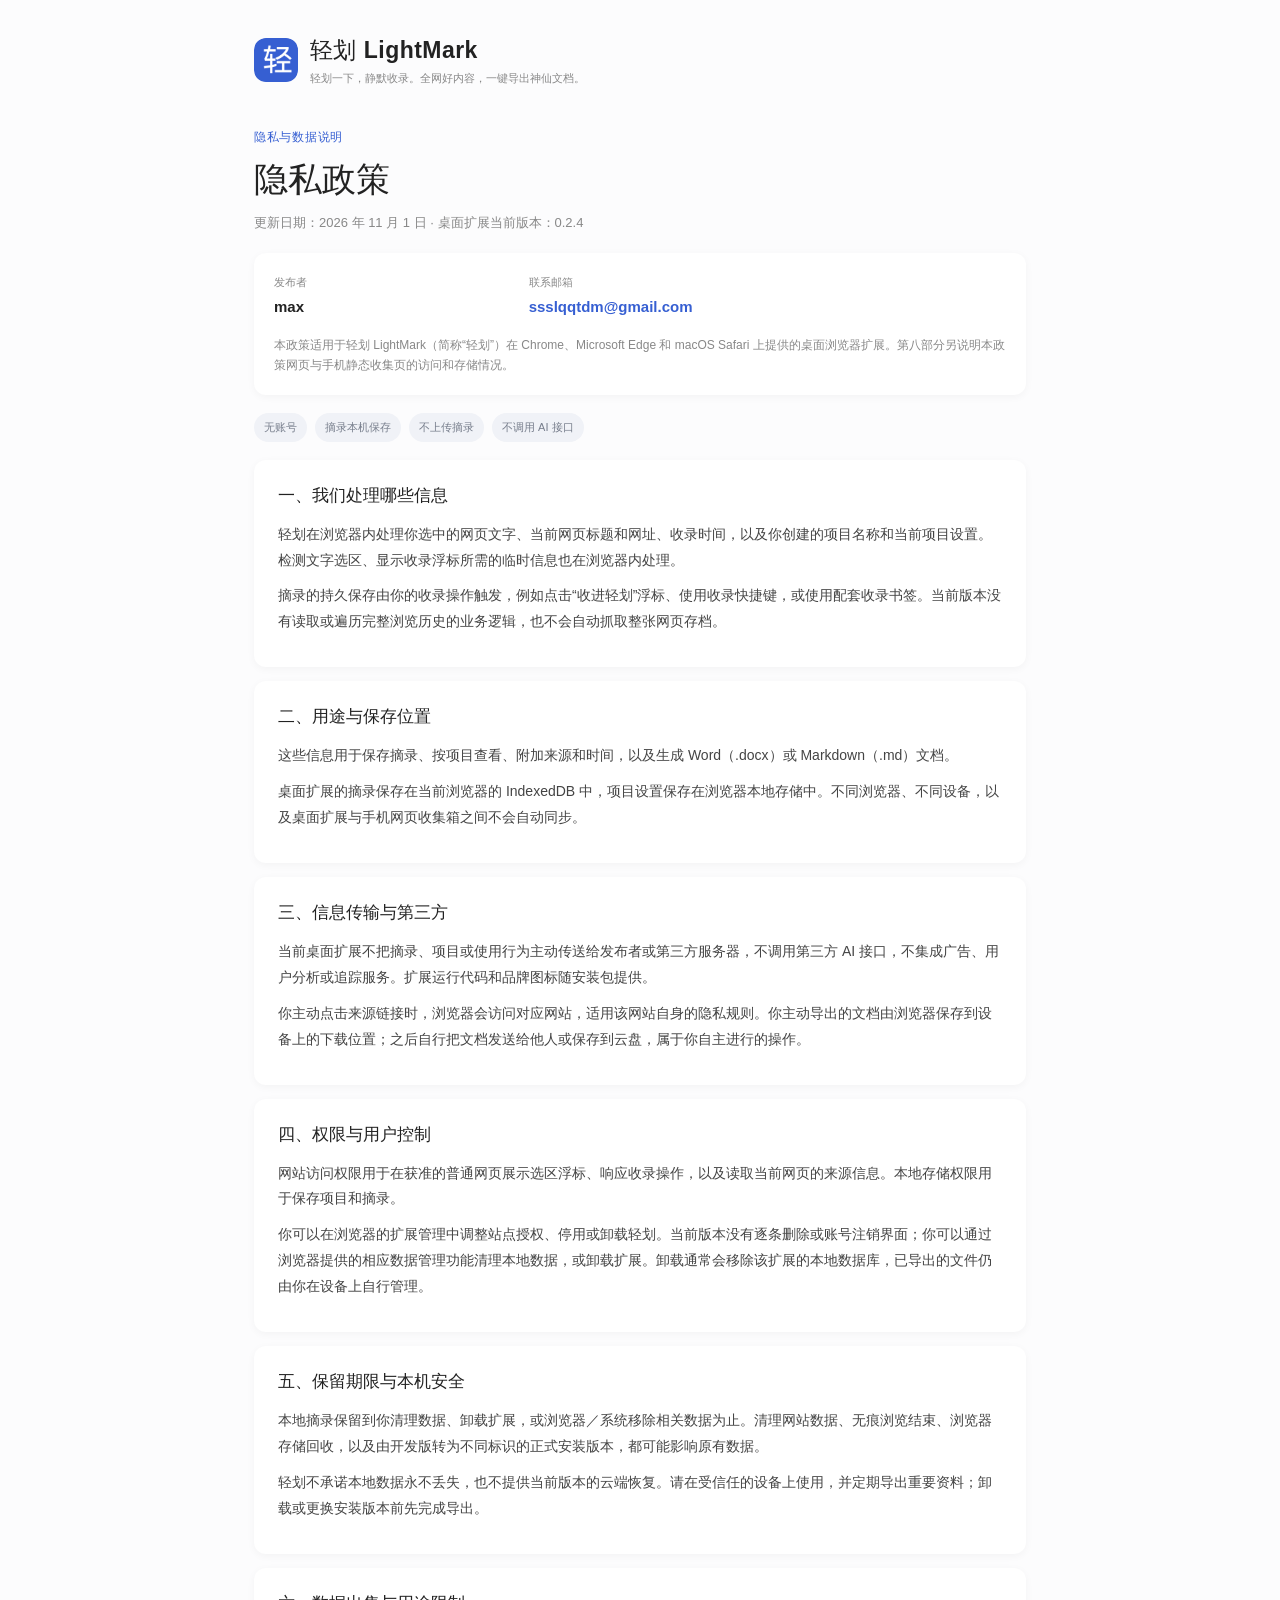
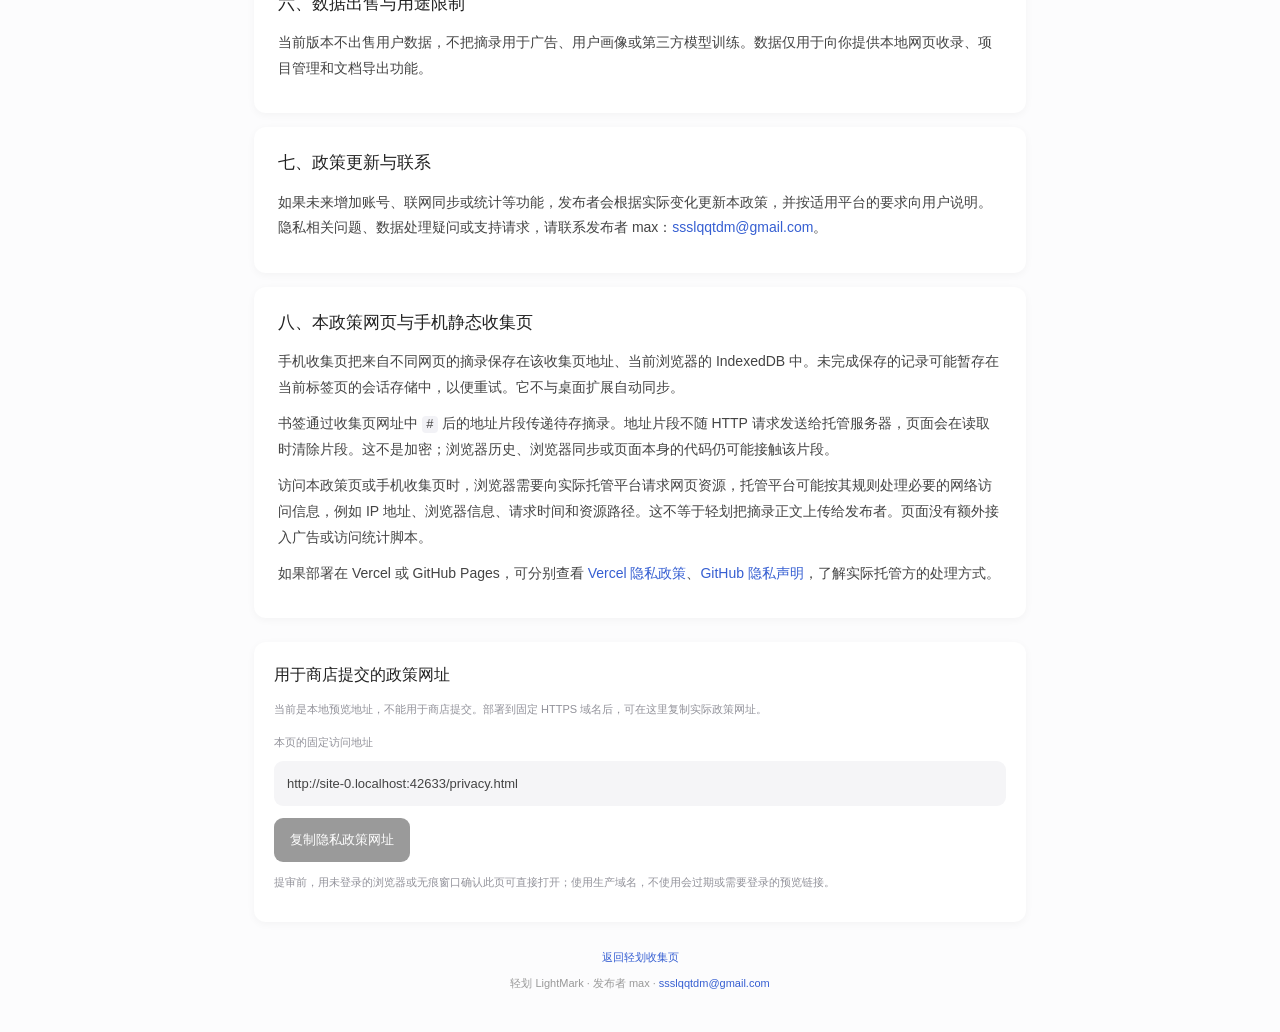
==== privacy.html @ 9fe36ca6 "Add files via upload" ====
<!doctype html>
<html lang="zh-CN">
<head>
  <meta charset="utf-8">
  <meta name="viewport" content="width=device-width, initial-scale=1, viewport-fit=cover">
  <meta name="theme-color" content="#365fd2">
  <meta name="referrer" content="no-referrer">
  <meta name="description" content="轻划 LightMark 隐私政策：网页摘录与项目在本机处理和保存，不上传摘录，不使用第三方 AI 接口。">
  <meta http-equiv="Content-Security-Policy" content="default-src 'self'; script-src 'self'; style-src 'self'; img-src 'self' data:; connect-src 'self'; object-src 'none'; base-uri 'none'; form-action 'self'; frame-src 'none'">
  <title>隐私政策 · 轻划 LightMark</title>
  <link rel="icon" href="icon32.png">
  <link rel="stylesheet" href="vault.css">
  <link rel="stylesheet" href="privacy.css">
  <script src="privacy.js" defer></script>
</head>
<body>
  <main class="page privacy-page">
    <header class="brand">
      <img src="icon128.png" width="44" height="44" alt="轻划 Logo">
      <div><span class="brand-name">轻划 LightMark</span><p>轻划一下，静默收录。全网好内容，一键导出神仙文档。</p></div>
    </header>
    <section class="intro">
      <p class="eyebrow">隐私与数据说明</p>
      <h1>隐私政策</h1>
      <p>更新日期：2026 年 11 月 1 日 · 桌面扩展当前版本：0.2.4</p>
    </section>

    <section class="surface publisher" aria-label="发布者与联系方式">
      <dl><div><dt>发布者</dt><dd>max</dd></div><div><dt>联系邮箱</dt><dd><a href="mailto:ssslqqtdm@gmail.com">ssslqqtdm@gmail.com</a></dd></div></dl>
      <p>本政策适用于轻划 LightMark（简称“轻划”）在 Chrome、Microsoft Edge 和 macOS Safari 上提供的桌面浏览器扩展。第八部分另说明本政策网页与手机静态收集页的访问和存储情况。</p>
    </section>

    <div class="privacy-pills" aria-label="核心说明"><span>无账号</span><span>摘录本机保存</span><span>不上传摘录</span><span>不调用 AI 接口</span></div>

    <section class="surface policy-section"><h2>一、我们处理哪些信息</h2><p>轻划在浏览器内处理你选中的网页文字、当前网页标题和网址、收录时间，以及你创建的项目名称和当前项目设置。检测文字选区、显示收录浮标所需的临时信息也在浏览器内处理。</p><p>摘录的持久保存由你的收录操作触发，例如点击“收进轻划”浮标、使用收录快捷键，或使用配套收录书签。当前版本没有读取或遍历完整浏览历史的业务逻辑，也不会自动抓取整张网页存档。</p></section>

    <section class="surface policy-section"><h2>二、用途与保存位置</h2><p>这些信息用于保存摘录、按项目查看、附加来源和时间，以及生成 Word（.docx）或 Markdown（.md）文档。</p><p>桌面扩展的摘录保存在当前浏览器的 IndexedDB 中，项目设置保存在浏览器本地存储中。不同浏览器、不同设备，以及桌面扩展与手机网页收集箱之间不会自动同步。</p></section>

    <section class="surface policy-section"><h2>三、信息传输与第三方</h2><p>当前桌面扩展不把摘录、项目或使用行为主动传送给发布者或第三方服务器，不调用第三方 AI 接口，不集成广告、用户分析或追踪服务。扩展运行代码和品牌图标随安装包提供。</p><p>你主动点击来源链接时，浏览器会访问对应网站，适用该网站自身的隐私规则。你主动导出的文档由浏览器保存到设备上的下载位置；之后自行把文档发送给他人或保存到云盘，属于你自主进行的操作。</p></section>

    <section class="surface policy-section"><h2>四、权限与用户控制</h2><p>网站访问权限用于在获准的普通网页展示选区浮标、响应收录操作，以及读取当前网页的来源信息。本地存储权限用于保存项目和摘录。</p><p>你可以在浏览器的扩展管理中调整站点授权、停用或卸载轻划。当前版本没有逐条删除或账号注销界面；你可以通过浏览器提供的相应数据管理功能清理本地数据，或卸载扩展。卸载通常会移除该扩展的本地数据库，已导出的文件仍由你在设备上自行管理。</p></section>

    <section class="surface policy-section"><h2>五、保留期限与本机安全</h2><p>本地摘录保留到你清理数据、卸载扩展，或浏览器／系统移除相关数据为止。清理网站数据、无痕浏览结束、浏览器存储回收，以及由开发版转为不同标识的正式安装版本，都可能影响原有数据。</p><p>轻划不承诺本地数据永不丢失，也不提供当前版本的云端恢复。请在受信任的设备上使用，并定期导出重要资料；卸载或更换安装版本前先完成导出。</p></section>

    <section class="surface policy-section"><h2>六、数据出售与用途限制</h2><p>当前版本不出售用户数据，不把摘录用于广告、用户画像或第三方模型训练。数据仅用于向你提供本地网页收录、项目管理和文档导出功能。</p></section>

    <section class="surface policy-section"><h2>七、政策更新与联系</h2><p>如果未来增加账号、联网同步或统计等功能，发布者会根据实际变化更新本政策，并按适用平台的要求向用户说明。隐私相关问题、数据处理疑问或支持请求，请联系发布者 max：<a href="mailto:ssslqqtdm@gmail.com">ssslqqtdm@gmail.com</a>。</p></section>

    <section class="surface policy-section"><h2>八、本政策网页与手机静态收集页</h2><p>手机收集页把来自不同网页的摘录保存在该收集页地址、当前浏览器的 IndexedDB 中。未完成保存的记录可能暂存在当前标签页的会话存储中，以便重试。它不与桌面扩展自动同步。</p><p>书签通过收集页网址中 <code>#</code> 后的地址片段传递待存摘录。地址片段不随 HTTP 请求发送给托管服务器，页面会在读取时清除片段。这不是加密；浏览器历史、浏览器同步或页面本身的代码仍可能接触该片段。</p><p>访问本政策页或手机收集页时，浏览器需要向实际托管平台请求网页资源，托管平台可能按其规则处理必要的网络访问信息，例如 IP 地址、浏览器信息、请求时间和资源路径。这不等于轻划把摘录正文上传给发布者。页面没有额外接入广告或访问统计脚本。</p><p>如果部署在 Vercel 或 GitHub Pages，可分别查看 <a href="https://vercel.com/legal/privacy-policy" target="_blank" rel="noopener noreferrer">Vercel 隐私政策</a>、<a href="https://docs.github.com/en/site-policy/privacy-policies/github-general-privacy-statement" target="_blank" rel="noopener noreferrer">GitHub 隐私声明</a>，了解实际托管方的处理方式。</p></section>

    <section class="surface policy-url" aria-labelledby="policyUrlHeading"><h2 id="policyUrlHeading">用于商店提交的政策网址</h2><p id="policyUrlStatus" class="small" role="status">部署后使用公开的 HTTPS 地址。</p><label class="small" for="policyUrl">本页的固定访问地址</label><input id="policyUrl" type="url" readonly aria-label="隐私政策网址"><button id="copyPolicyUrl" class="primary" type="button" disabled>复制隐私政策网址</button><p class="small">提审前，用未登录的浏览器或无痕窗口确认此页可直接打开；使用生产域名，不使用会过期或需要登录的预览链接。</p></section>

    <footer><p><a href="vault.html">返回轻划收集页</a></p><p>轻划 LightMark · 发布者 max · <a href="mailto:ssslqqtdm@gmail.com">ssslqqtdm@gmail.com</a></p></footer>
  </main>
</body>
</html>
---- vault.css ----
:root{color-scheme:light;font-family:-apple-system,BlinkMacSystemFont,"Segoe UI","PingFang SC",sans-serif;color:#222;background:#fcfcfd;font-synthesis:none;--blue:#365fd2;--muted:#888;--soft:#f5f5f7}
*{box-sizing:border-box}body{margin:0;font-size:15px;line-height:1.65}.page{max-width:820px;margin:auto;padding:32px 24px max(32px,env(safe-area-inset-bottom))}.brand{display:flex;gap:12px;align-items:center}.brand img{border-radius:12px}.brand-name{font-size:23px;font-weight:750;letter-spacing:.02em}.brand p{margin:0;color:#888;font-size:11px;line-height:1.6}.brand .local{margin-left:auto}.badge{display:inline-flex;white-space:nowrap;align-items:center;background:#f0f2f7;color:#747b88;border-radius:99px;padding:4px 10px;font-size:11px}.local{background:#eef5f0;color:#60806b}.intro{padding:40px 0 24px}.eyebrow{color:var(--blue);font-size:12px;font-weight:650;letter-spacing:.06em;margin:0}h1{font-size:34px;line-height:1.3;margin:10px 0}h2{font-size:16px;margin:0}.intro>p:last-child{color:#888;font-size:13px;margin:0}.surface{background:#fff;border-radius:12px;padding:20px;box-shadow:0 2px 8px #0000000a}input,select,textarea,button,.button{font:inherit}input,select,textarea{font-size:16px;border:1px solid transparent;background:var(--soft);color:#444;border-radius:9px;padding:11px 12px;max-width:100%;min-width:0}input:focus,select:focus,textarea:focus{outline:2px solid #bbc9f3;outline-offset:1px}button,.button{min-height:44px;display:inline-flex;align-items:center;justify-content:center;gap:12px;border:0;border-radius:9px;padding:11px 16px;font-size:13px;font-weight:600;text-decoration:none;cursor:pointer;transition:background .18s ease,transform .18s ease}button:focus-visible,.button:focus-visible,summary:focus-visible{outline:3px solid #b7c6f3;outline-offset:3px}.primary{background:#222;color:#fff}.primary:hover{background:#3c3c41}.secondary{background:#f0f0f3;color:#555}.secondary:hover{background:#e6e6ed}[disabled],[aria-disabled=true]{opacity:.45;cursor:default}.project-row{display:flex;align-items:center;gap:12px}.project-row label{font-size:12px;color:#888;white-space:nowrap}select{flex:1;min-height:44px}.project-form{display:flex;gap:10px;margin-top:12px}.project-form input{flex:1}.exports{display:flex;gap:10px;margin-top:20px}.exports .primary{flex:1}.notice{padding:14px 2px;font-size:13px;color:#77818b;min-height:50px}.notice.error{color:#a7444d}.notice.success{color:#4d7e62}.section-heading{display:flex;align-items:center;justify-content:space-between;margin:12px 0}.section-heading>span{color:#aaa;font-size:11px}.clips{display:grid;gap:14px}.clip{background:#f9f9fb;border-radius:12px;padding:22px 24px;overflow-wrap:anywhere}.clip-top{display:flex;align-items:baseline;gap:10px;margin-bottom:12px}.clip-number{font-size:12px;color:#333;font-weight:750;letter-spacing:.04em}.clip-title{font-size:14px;font-weight:650;color:#222;text-decoration:none}.clip-title:hover{color:var(--blue)}.clip-body{white-space:pre-wrap;overflow-wrap:anywhere;tab-size:4;color:#444;font-size:14px;line-height:1.8;margin:0}.clip-meta{margin-top:18px;font-size:11px;color:#888}.clip-meta a{color:#6e8fa8;text-decoration:none}.clip-meta time{display:block;margin-top:3px}.empty{color:#999;text-align:center;font-size:13px;padding:28px;background:#f9f9fb;border-radius:12px}.pending{margin-bottom:20px}.pending textarea{width:100%;margin:12px 0}.actions{display:flex;gap:10px}.setup{margin-top:30px}summary{font-size:14px;font-weight:650;cursor:pointer}.setup-body{padding-top:10px}.setup p,.setup ol{font-size:13px;color:#72727b}.setup ol{padding-left:22px}.setup li{margin-bottom:10px}.setup textarea{display:block;width:100%;font:11px/1.6 ui-monospace,monospace;resize:vertical;margin-top:8px}.small{font-size:11px!important;color:#92929a!important;overflow-wrap:anywhere}.small a{color:#6e8fa8}.mobile-break{display:none}footer{font-size:11px;color:#999;text-align:center;margin-top:26px}footer p{margin:6px 0}[hidden]{display:none!important}
@media(max-width:520px){.page{padding:24px 16px 36px}.brand{gap:10px}.brand-name{font-size:21px}.brand p{font-size:9px}.brand .local{font-size:9px;padding:4px 7px}.mobile-break{display:block}.intro{padding-top:32px}h1{font-size:29px}.surface{padding:16px}.project-row{gap:8px}.project-row label{font-size:11px}.badge{padding:4px 8px;font-size:10px}.exports{gap:8px}.exports .button{font-size:12px;padding:11px 10px;gap:8px}.clip{padding:18px}.clip-title{font-size:13px}.clip-body{font-size:14px}.setup ol{font-size:12px}}

.setup h3{font-size:13px;margin:20px 0 8px}.troubleshooting{margin-top:14px;padding:12px;background:#f9f9fb;border-radius:9px}.troubleshooting summary{font-size:12px}.troubleshooting ul{font-size:12px;color:#72727b;padding-left:20px}.troubleshooting li{margin-bottom:8px}
---- privacy.css ----
.privacy-page{max-width:820px}.privacy-page .intro{padding-bottom:20px}.publisher dl{display:grid;grid-template-columns:1fr 2fr;gap:16px;margin:0}.publisher dt{color:#888;font-size:11px}.publisher dd{margin:4px 0 0;color:#222;font-size:15px;font-weight:600;overflow-wrap:anywhere}.publisher p{font-size:12px;color:#888;margin:16px 0 0}.privacy-page a{color:#365fd2;text-decoration:none;overflow-wrap:anywhere}.privacy-page a:hover{text-decoration:underline}.privacy-pills{display:flex;flex-wrap:wrap;gap:8px;margin:18px 0}.privacy-pills span{background:#f0f2f7;color:#777e8c;border-radius:99px;font-size:11px;padding:5px 10px}.policy-section{margin:14px 0;padding:22px 24px}.policy-section h2{font-size:17px;color:#222;margin-bottom:12px}.policy-section p{font-size:14px;color:#444;line-height:1.85;margin:10px 0}.policy-url{margin-top:24px}.policy-url input{width:100%;margin:7px 0 12px;font-size:13px}.privacy-page footer{line-height:1.8}.privacy-page code{font-size:.92em;background:#f2f2f6;border-radius:4px;padding:1px 4px}@media(max-width:520px){.publisher dl{grid-template-columns:1fr;gap:12px}.policy-section{padding:18px}.policy-section h2{font-size:16px}.policy-section p{font-size:14px}.privacy-page .brand p{font-size:9px}.policy-url input{font-size:16px}}
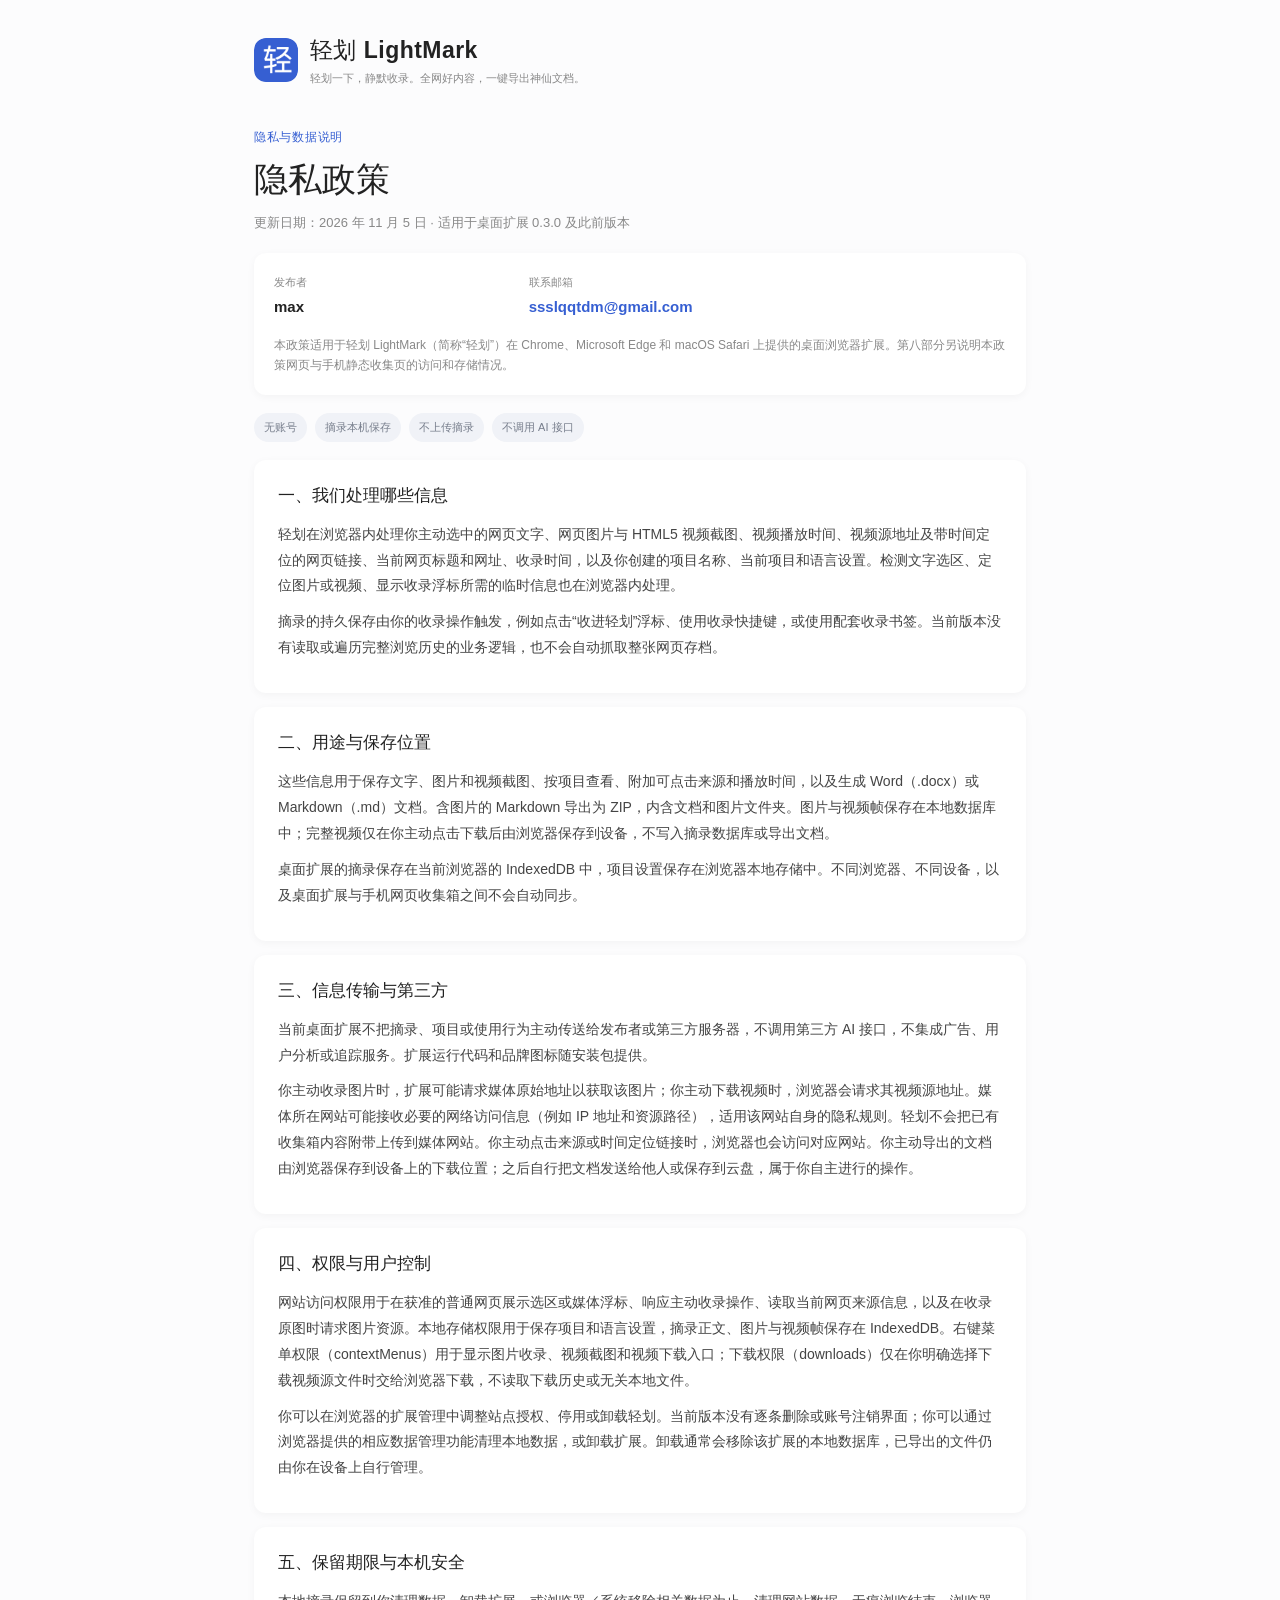
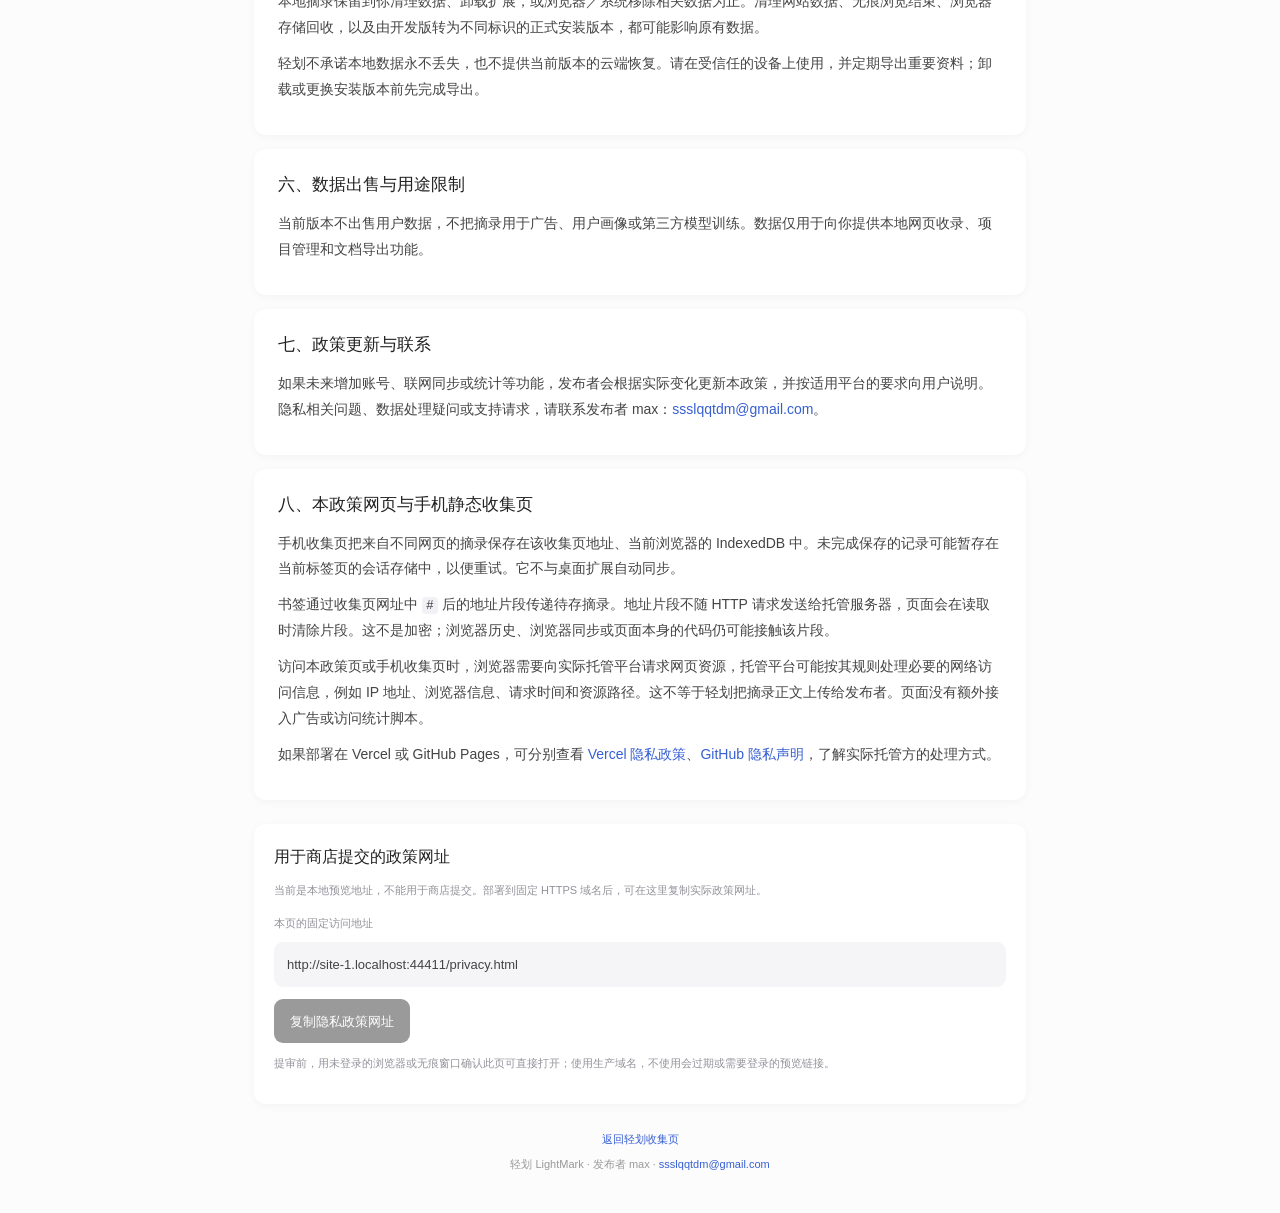
==== commit 096b843d: "Update privacy policy for LightMark 0.3.0 media capture and video downloads" ====
--- a/privacy.html
+++ b/privacy.html
@@ -22,7 +22,7 @@
     <section class="intro">
       <p class="eyebrow">隐私与数据说明</p>
       <h1>隐私政策</h1>
-      <p>更新日期：2026 年 11 月 1 日 · 桌面扩展当前版本：0.2.4</p>
+      <p>更新日期：2026 年 11 月 5 日 · 适用于桌面扩展 0.3.0 及此前版本</p>
     </section>
 
     <section class="surface publisher" aria-label="发布者与联系方式">
@@ -32,13 +32,13 @@
 
     <div class="privacy-pills" aria-label="核心说明"><span>无账号</span><span>摘录本机保存</span><span>不上传摘录</span><span>不调用 AI 接口</span></div>
 
-    <section class="surface policy-section"><h2>一、我们处理哪些信息</h2><p>轻划在浏览器内处理你选中的网页文字、当前网页标题和网址、收录时间，以及你创建的项目名称和当前项目设置。检测文字选区、显示收录浮标所需的临时信息也在浏览器内处理。</p><p>摘录的持久保存由你的收录操作触发，例如点击“收进轻划”浮标、使用收录快捷键，或使用配套收录书签。当前版本没有读取或遍历完整浏览历史的业务逻辑，也不会自动抓取整张网页存档。</p></section>
+    <section class="surface policy-section"><h2>一、我们处理哪些信息</h2><p>轻划在浏览器内处理你主动选中的网页文字、网页图片与 HTML5 视频截图、视频播放时间、视频源地址及带时间定位的网页链接、当前网页标题和网址、收录时间，以及你创建的项目名称、当前项目和语言设置。检测文字选区、定位图片或视频、显示收录浮标所需的临时信息也在浏览器内处理。</p><p>摘录的持久保存由你的收录操作触发，例如点击“收进轻划”浮标、使用收录快捷键，或使用配套收录书签。当前版本没有读取或遍历完整浏览历史的业务逻辑，也不会自动抓取整张网页存档。</p></section>
 
-    <section class="surface policy-section"><h2>二、用途与保存位置</h2><p>这些信息用于保存摘录、按项目查看、附加来源和时间，以及生成 Word（.docx）或 Markdown（.md）文档。</p><p>桌面扩展的摘录保存在当前浏览器的 IndexedDB 中，项目设置保存在浏览器本地存储中。不同浏览器、不同设备，以及桌面扩展与手机网页收集箱之间不会自动同步。</p></section>
+    <section class="surface policy-section"><h2>二、用途与保存位置</h2><p>这些信息用于保存文字、图片和视频截图、按项目查看、附加可点击来源和播放时间，以及生成 Word（.docx）或 Markdown（.md）文档。含图片的 Markdown 导出为 ZIP，内含文档和图片文件夹。图片与视频帧保存在本地数据库中；完整视频仅在你主动点击下载后由浏览器保存到设备，不写入摘录数据库或导出文档。</p><p>桌面扩展的摘录保存在当前浏览器的 IndexedDB 中，项目设置保存在浏览器本地存储中。不同浏览器、不同设备，以及桌面扩展与手机网页收集箱之间不会自动同步。</p></section>
 
-    <section class="surface policy-section"><h2>三、信息传输与第三方</h2><p>当前桌面扩展不把摘录、项目或使用行为主动传送给发布者或第三方服务器，不调用第三方 AI 接口，不集成广告、用户分析或追踪服务。扩展运行代码和品牌图标随安装包提供。</p><p>你主动点击来源链接时，浏览器会访问对应网站，适用该网站自身的隐私规则。你主动导出的文档由浏览器保存到设备上的下载位置；之后自行把文档发送给他人或保存到云盘，属于你自主进行的操作。</p></section>
+    <section class="surface policy-section"><h2>三、信息传输与第三方</h2><p>当前桌面扩展不把摘录、项目或使用行为主动传送给发布者或第三方服务器，不调用第三方 AI 接口，不集成广告、用户分析或追踪服务。扩展运行代码和品牌图标随安装包提供。</p><p>你主动收录图片时，扩展可能请求媒体原始地址以获取该图片；你主动下载视频时，浏览器会请求其视频源地址。媒体所在网站可能接收必要的网络访问信息（例如 IP 地址和资源路径），适用该网站自身的隐私规则。轻划不会把已有收集箱内容附带上传到媒体网站。你主动点击来源或时间定位链接时，浏览器也会访问对应网站。你主动导出的文档由浏览器保存到设备上的下载位置；之后自行把文档发送给他人或保存到云盘，属于你自主进行的操作。</p></section>
 
-    <section class="surface policy-section"><h2>四、权限与用户控制</h2><p>网站访问权限用于在获准的普通网页展示选区浮标、响应收录操作，以及读取当前网页的来源信息。本地存储权限用于保存项目和摘录。</p><p>你可以在浏览器的扩展管理中调整站点授权、停用或卸载轻划。当前版本没有逐条删除或账号注销界面；你可以通过浏览器提供的相应数据管理功能清理本地数据，或卸载扩展。卸载通常会移除该扩展的本地数据库，已导出的文件仍由你在设备上自行管理。</p></section>
+    <section class="surface policy-section"><h2>四、权限与用户控制</h2><p>网站访问权限用于在获准的普通网页展示选区或媒体浮标、响应主动收录操作、读取当前网页来源信息，以及在收录原图时请求图片资源。本地存储权限用于保存项目和语言设置，摘录正文、图片与视频帧保存在 IndexedDB。右键菜单权限（contextMenus）用于显示图片收录、视频截图和视频下载入口；下载权限（downloads）仅在你明确选择下载视频源文件时交给浏览器下载，不读取下载历史或无关本地文件。</p><p>你可以在浏览器的扩展管理中调整站点授权、停用或卸载轻划。当前版本没有逐条删除或账号注销界面；你可以通过浏览器提供的相应数据管理功能清理本地数据，或卸载扩展。卸载通常会移除该扩展的本地数据库，已导出的文件仍由你在设备上自行管理。</p></section>
 
     <section class="surface policy-section"><h2>五、保留期限与本机安全</h2><p>本地摘录保留到你清理数据、卸载扩展，或浏览器／系统移除相关数据为止。清理网站数据、无痕浏览结束、浏览器存储回收，以及由开发版转为不同标识的正式安装版本，都可能影响原有数据。</p><p>轻划不承诺本地数据永不丢失，也不提供当前版本的云端恢复。请在受信任的设备上使用，并定期导出重要资料；卸载或更换安装版本前先完成导出。</p></section>
 
@@ -54,3 +54,4 @@
   </main>
 </body>
 </html>
+
